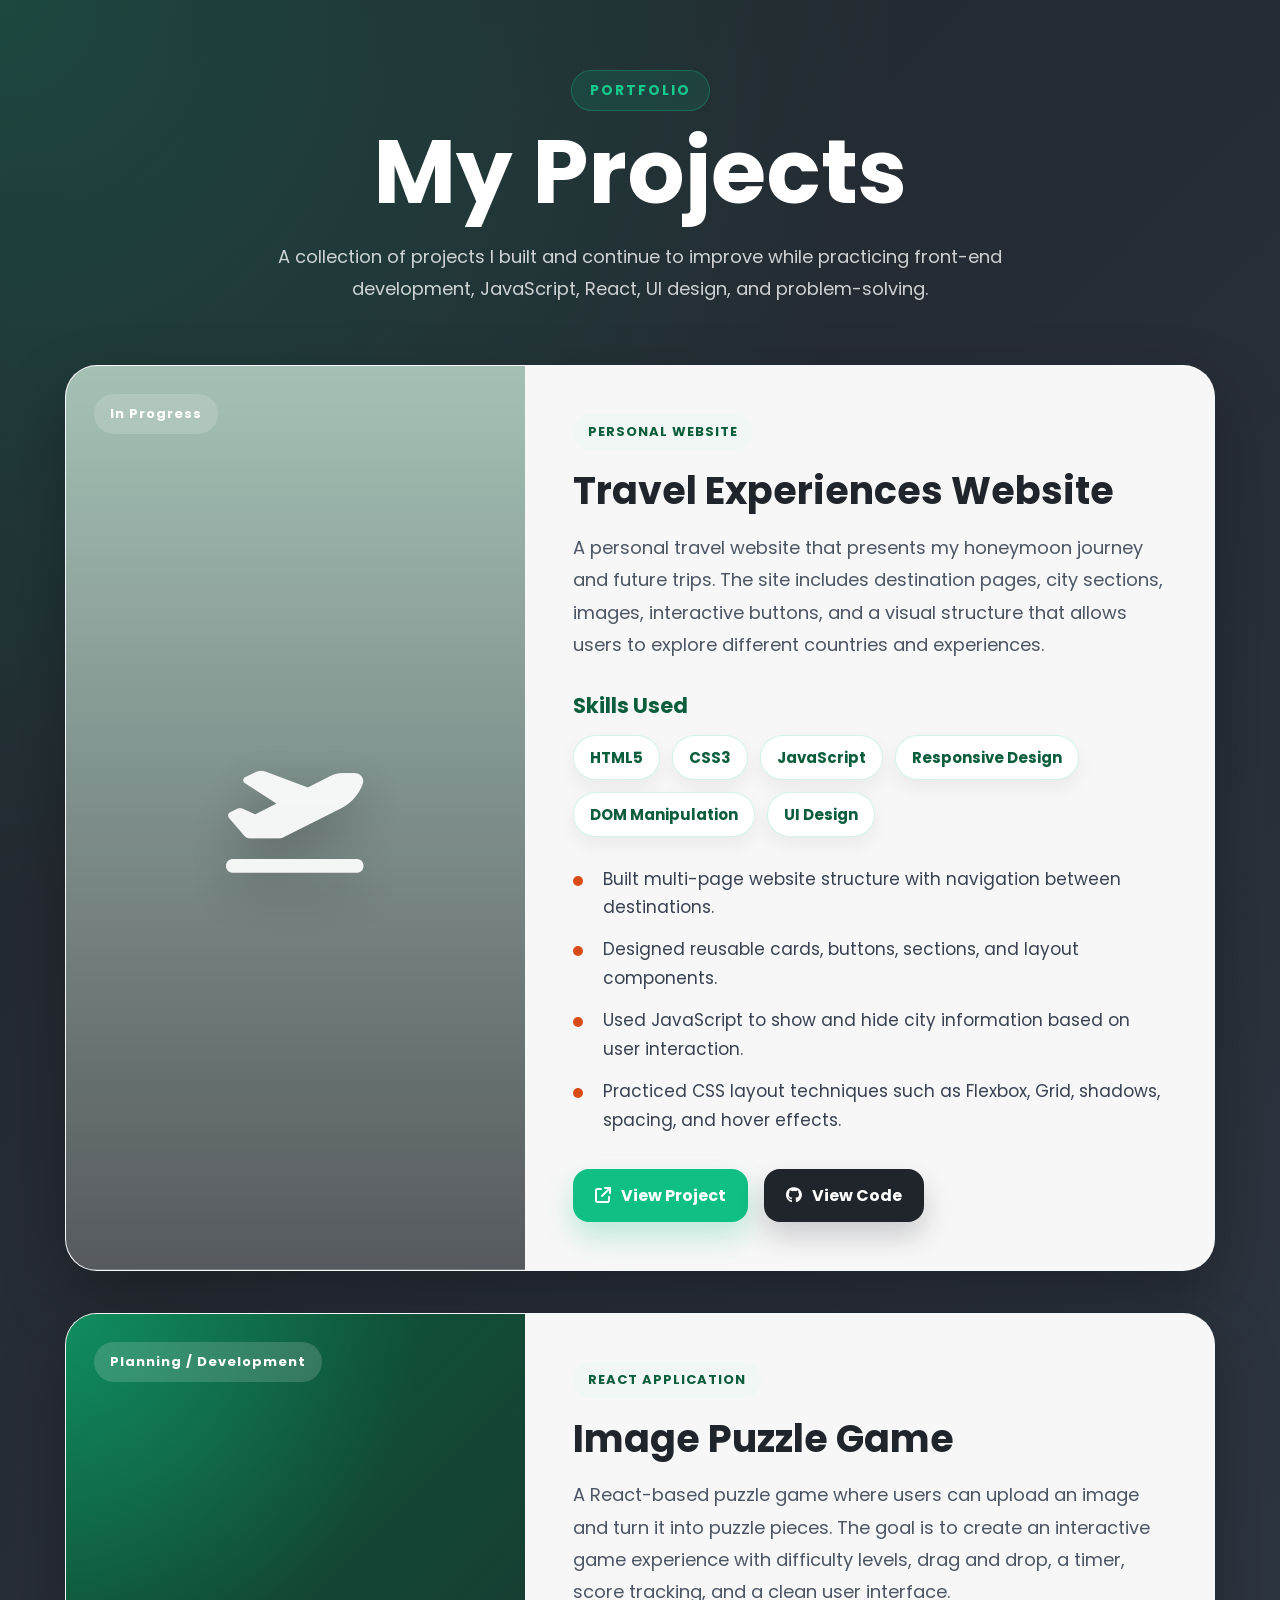
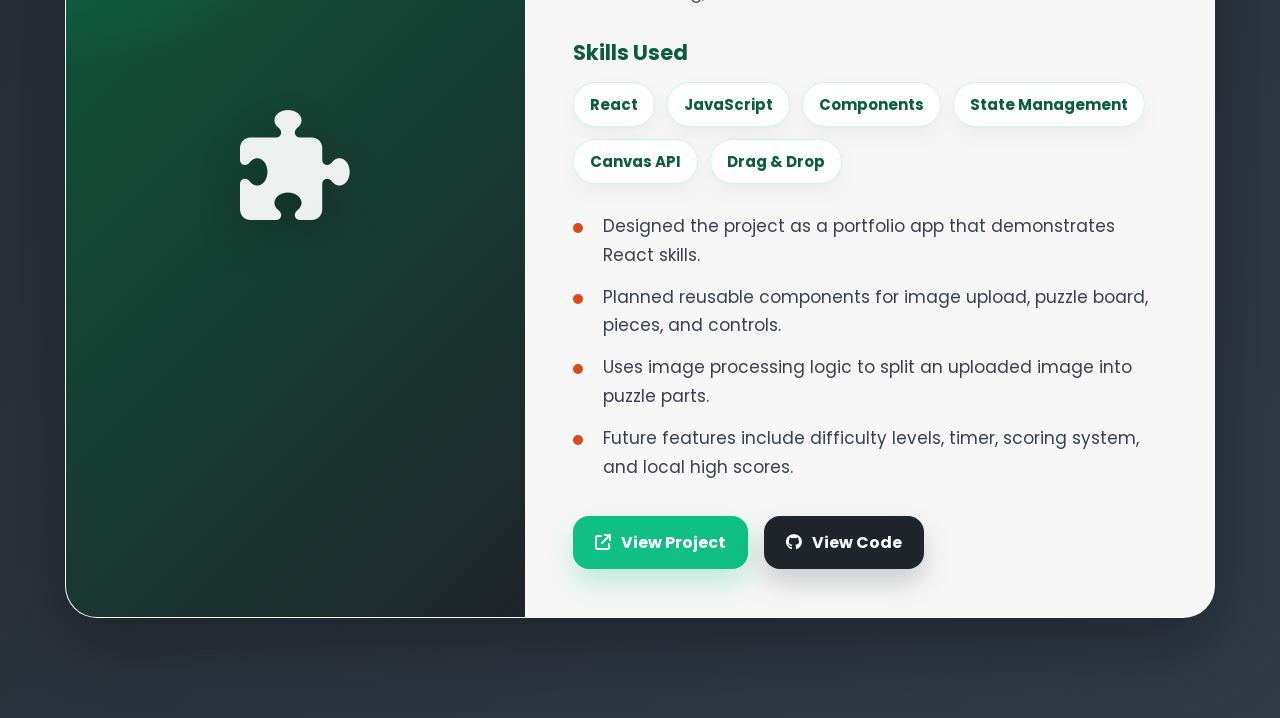
==== projects.html @ 61faf432 "add full web project" ====
<!DOCTYPE html>
<html lang="en">

<head>
  <meta charset="UTF-8" />
  <meta name="viewport" content="width=device-width, initial-scale=1.0" />

  <title>Projects | Chen Yadgarov</title>

  <link href="https://fonts.googleapis.com/css2?family=Poppins:wght@300;400;500;600;700&display=swap"
    rel="stylesheet" />
  <link rel="stylesheet" href="projects.css" />
  <link rel="stylesheet" href="https://cdnjs.cloudflare.com/ajax/libs/font-awesome/6.5.1/css/all.min.css" />
</head>

<body>

  <main class="projects-page">

    <section class="projects-hero">
      <span class="page-label">Portfolio</span>

      <h1>My Projects</h1>

      <p>
        A collection of projects I built and continue to improve while practicing front-end development,
        JavaScript, React, UI design, and problem-solving.
      </p>
    </section>

    <section class="projects-container">

      <!-- Travel Website Project -->
      <article class="project-card featured-project">

        <div class="project-image travel-bg">
          <div class="project-status">In Progress</div>
          <i class="fa-solid fa-plane-departure"></i>
        </div>

        <div class="project-content">
          <span class="project-category">Personal Website</span>

          <h2>Travel Experiences Website</h2>

          <p>
            A personal travel website that presents my honeymoon journey and future trips.
            The site includes destination pages, city sections, images, interactive buttons,
            and a visual structure that allows users to explore different countries and experiences.
          </p>

          <div class="skills-section">
            <h3>Skills Used</h3>

            <div class="tech-tags">
              <span>HTML5</span>
              <span>CSS3</span>
              <span>JavaScript</span>
              <span>Responsive Design</span>
              <span>DOM Manipulation</span>
              <span>UI Design</span>
            </div>
          </div>

          <ul class="project-points">
            <li>Built multi-page website structure with navigation between destinations.</li>
            <li>Designed reusable cards, buttons, sections, and layout components.</li>
            <li>Used JavaScript to show and hide city information based on user interaction.</li>
            <li>Practiced CSS layout techniques such as Flexbox, Grid, shadows, spacing, and hover effects.</li>
          </ul>

          <div class="project-actions">
            <a href="https://chenyadgarov.github.io/travel-site/" target="_blank" rel="noopener noreferrer"
              class="primary-btn">
              <i class="fa-solid fa-arrow-up-right-from-square"></i>
              View Project
            </a>

            <a href="https://github.com/chenyadgarov/travel-site" target="_blank" rel="noopener noreferrer"
              class="secondary-btn">
              <i class="fa-brands fa-github"></i>
              View Code
            </a>
          </div>
        </div>

      </article>

      <!-- Puzzle Project -->
      <article class="project-card">

        <div class="project-image puzzle-bg">
          <div class="project-status">Planning / Development</div>
          <i class="fa-solid fa-puzzle-piece"></i>
        </div>

        <div class="project-content">
          <span class="project-category">React Application</span>

          <h2>Image Puzzle Game</h2>

          <p>
            A React-based puzzle game where users can upload an image and turn it into puzzle pieces.
            The goal is to create an interactive game experience with difficulty levels, drag and drop,
            a timer, score tracking, and a clean user interface.
          </p>

          <div class="skills-section">
            <h3>Skills Used</h3>

            <div class="tech-tags">
              <span>React</span>
              <span>JavaScript</span>
              <span>Components</span>
              <span>State Management</span>
              <span>Canvas API</span>
              <span>Drag & Drop</span>
            </div>
          </div>

          <ul class="project-points">
            <li>Designed the project as a portfolio app that demonstrates React skills.</li>
            <li>Planned reusable components for image upload, puzzle board, pieces, and controls.</li>
            <li>Uses image processing logic to split an uploaded image into puzzle parts.</li>
            <li>Future features include difficulty levels, timer, scoring system, and local high scores.</li>
          </ul>

          <div class="project-actions">
            <a href="#" class="primary-btn">
              <i class="fa-solid fa-arrow-up-right-from-square"></i>
              View Project
            </a>

            <a href="https://github.com/chenyadgarov" target="_blank" rel="noopener noreferrer" class="secondary-btn">
              <i class="fa-brands fa-github"></i>
              View Code
            </a>
          </div>
        </div>

      </article>

    </section>

  </main>

</body>

</html>
---- projects.css ----
/* ===== RESET ===== */
* {
  margin: 0;
  padding: 0;
  box-sizing: border-box;
}

/* ===== GENERAL ===== */
body {
  font-family: "Poppins", sans-serif;
  background-color: #20252b;
  color: #20252b;
}

.projects-page {
  min-height: 100vh;
  padding: 70px 28px 100px;

  background:
    radial-gradient(circle at top left, rgba(15, 191, 132, 0.22), transparent 34%),
    linear-gradient(135deg, #20252b, #303946);
}

/* ===== HERO ===== */
.projects-hero {
  width: min(1050px, 94%);
  margin: 0 auto 60px;
  text-align: center;
  color: white;
}

.page-label {
  display: inline-block;
  margin-bottom: 16px;
  padding: 9px 18px;

  border-radius: 999px;
  border: 1px solid rgba(22, 201, 141, 0.3);
  background-color: rgba(15, 191, 132, 0.13);
  color: #16c98d;

  font-size: 14px;
  font-weight: 700;
  letter-spacing: 2px;
  text-transform: uppercase;
}

.projects-hero h1 {
  margin: 0;
  font-size: clamp(50px, 7vw, 90px);
  line-height: 1;
  font-weight: 700;
}

.projects-hero p {
  max-width: 780px;
  margin: 24px auto 0;

  font-size: 18px;
  line-height: 1.8;
  color: rgba(255, 255, 255, 0.78);
}

/* ===== PROJECTS CONTAINER ===== */
.projects-container {
  width: min(1400px, 94%);
  margin: 0 auto;

  display: grid;
  grid-template-columns: 1fr;
  gap: 42px;
}

/* ===== PROJECT CARD ===== */
.project-card {
  display: grid;
  grid-template-columns: 0.8fr 1.2fr;

  background-color: #f7f7f7;
  border-radius: 32px;
  overflow: hidden;

  box-shadow: 0 26px 65px rgba(0, 0, 0, 0.28);
  border: 1px solid rgba(255, 255, 255, 0.12);

  transition: transform 0.25s ease, box-shadow 0.25s ease;
}

.project-card:hover {
  transform: translateY(-7px);
  box-shadow: 0 34px 80px rgba(0, 0, 0, 0.34);
}

/* ===== PROJECT IMAGE SIDE ===== */
.project-image {
  min-height: 440px;
  padding: 34px;

  position: relative;

  display: flex;
  align-items: center;
  justify-content: center;

  color: white;
}

.project-image i {
  font-size: 110px;
  opacity: 0.92;
  filter: drop-shadow(0 18px 24px rgba(0, 0, 0, 0.25));
}

.travel-bg {
  background:
    linear-gradient(rgba(11, 93, 59, 0.35), rgba(32, 37, 43, 0.75)),
    url("images/travel-project.jpg");

  background-size: cover;
  background-position: center;
}

.puzzle-bg {
  background:
    radial-gradient(circle at top left, rgba(22, 201, 141, 0.45), transparent 35%),
    linear-gradient(135deg, #0b5d3b, #20252b);
}

.project-status {
  position: absolute;
  top: 28px;
  left: 28px;

  padding: 10px 16px;
  border-radius: 999px;

  background-color: rgba(255, 255, 255, 0.16);
  backdrop-filter: blur(8px);
  color: white;

  font-size: 13px;
  font-weight: 700;
  letter-spacing: 1px;
}

/* ===== PROJECT CONTENT ===== */
.project-content {
  padding: 48px;
}

.project-category {
  display: inline-block;
  margin-bottom: 18px;
  padding: 8px 15px;

  background-color: #f0f7f4;
  color: #0b5d3b;

  border-radius: 999px;

  font-size: 13px;
  font-weight: 700;
  letter-spacing: 1px;
  text-transform: uppercase;
}

.project-content h2 {
  margin: 0 0 18px;

  font-size: 38px;
  line-height: 1.2;
  color: #20252b;
}

.project-content p {
  margin: 0 0 28px;

  font-size: 18px;
  line-height: 1.8;
  color: #4b5563;
}

/* ===== SKILLS ===== */
.skills-section {
  margin-bottom: 28px;
}

.skills-section h3 {
  margin: 0 0 14px;

  font-size: 21px;
  color: #0b5d3b;
}

.tech-tags {
  display: flex;
  flex-wrap: wrap;
  gap: 12px;
}

.tech-tags span {
  padding: 10px 16px;

  border-radius: 999px;
  background-color: white;
  color: #0b5d3b;

  font-size: 15px;
  font-weight: 700;

  border: 1px solid rgba(15, 191, 132, 0.18);
  box-shadow: 0 8px 18px rgba(32, 37, 43, 0.06);
}

/* ===== POINTS ===== */
.project-points {
  margin: 0 0 34px;
  padding: 0;

  list-style: none;
}

.project-points li {
  position: relative;

  margin-bottom: 13px;
  padding-left: 30px;

  font-size: 17px;
  line-height: 1.7;
  color: #374151;
}

.project-points li::before {
  content: "";
  position: absolute;
  left: 0;
  top: 11px;

  width: 10px;
  height: 10px;
  border-radius: 50%;

  background-color: #d94b17;
}

/* ===== BUTTONS ===== */
.project-actions {
  display: flex;
  gap: 16px;
  flex-wrap: wrap;
}

.project-actions a {
  min-height: 50px;
  padding: 14px 22px;

  border-radius: 16px;
  text-decoration: none;

  display: inline-flex;
  align-items: center;
  gap: 10px;

  font-size: 16px;
  font-weight: 700;

  transition: transform 0.2s ease, box-shadow 0.2s ease, background-color 0.2s ease;
}

.primary-btn {
  background-color: #0fbf84;
  color: white;

  box-shadow: 0 14px 28px rgba(15, 191, 132, 0.25);
}

.primary-btn:hover {
  background-color: #0b9f70;
  transform: translateY(-2px);
  box-shadow: 0 18px 36px rgba(15, 191, 132, 0.3);
}

.secondary-btn {
  background-color: #20252b;
  color: white;

  box-shadow: 0 14px 28px rgba(32, 37, 43, 0.2);
}

.secondary-btn:hover {
  background-color: #111827;
  transform: translateY(-2px);
}

/* ===== RESPONSIVE ===== */
@media (max-width: 1000px) {
  .project-card {
    grid-template-columns: 1fr;
  }

  .project-image {
    min-height: 320px;
  }

  .project-content {
    padding: 38px;
  }
}

@media (max-width: 600px) {
  .projects-page {
    padding: 48px 16px 70px;
  }

  .projects-hero {
    margin-bottom: 38px;
  }

  .projects-hero h1 {
    font-size: 48px;
  }

  .projects-hero p {
    font-size: 16px;
  }

  .project-card {
    border-radius: 24px;
  }

  .project-image {
    min-height: 240px;
    padding: 24px;
  }

  .project-image i {
    font-size: 78px;
  }

  .project-content {
    padding: 28px;
  }

  .project-content h2 {
    font-size: 30px;
  }

  .project-content p {
    font-size: 16px;
  }

  .project-points li {
    font-size: 15px;
  }

  .project-actions {
    flex-direction: column;
  }

  .project-actions a {
    width: 100%;
    justify-content: center;
  }
}
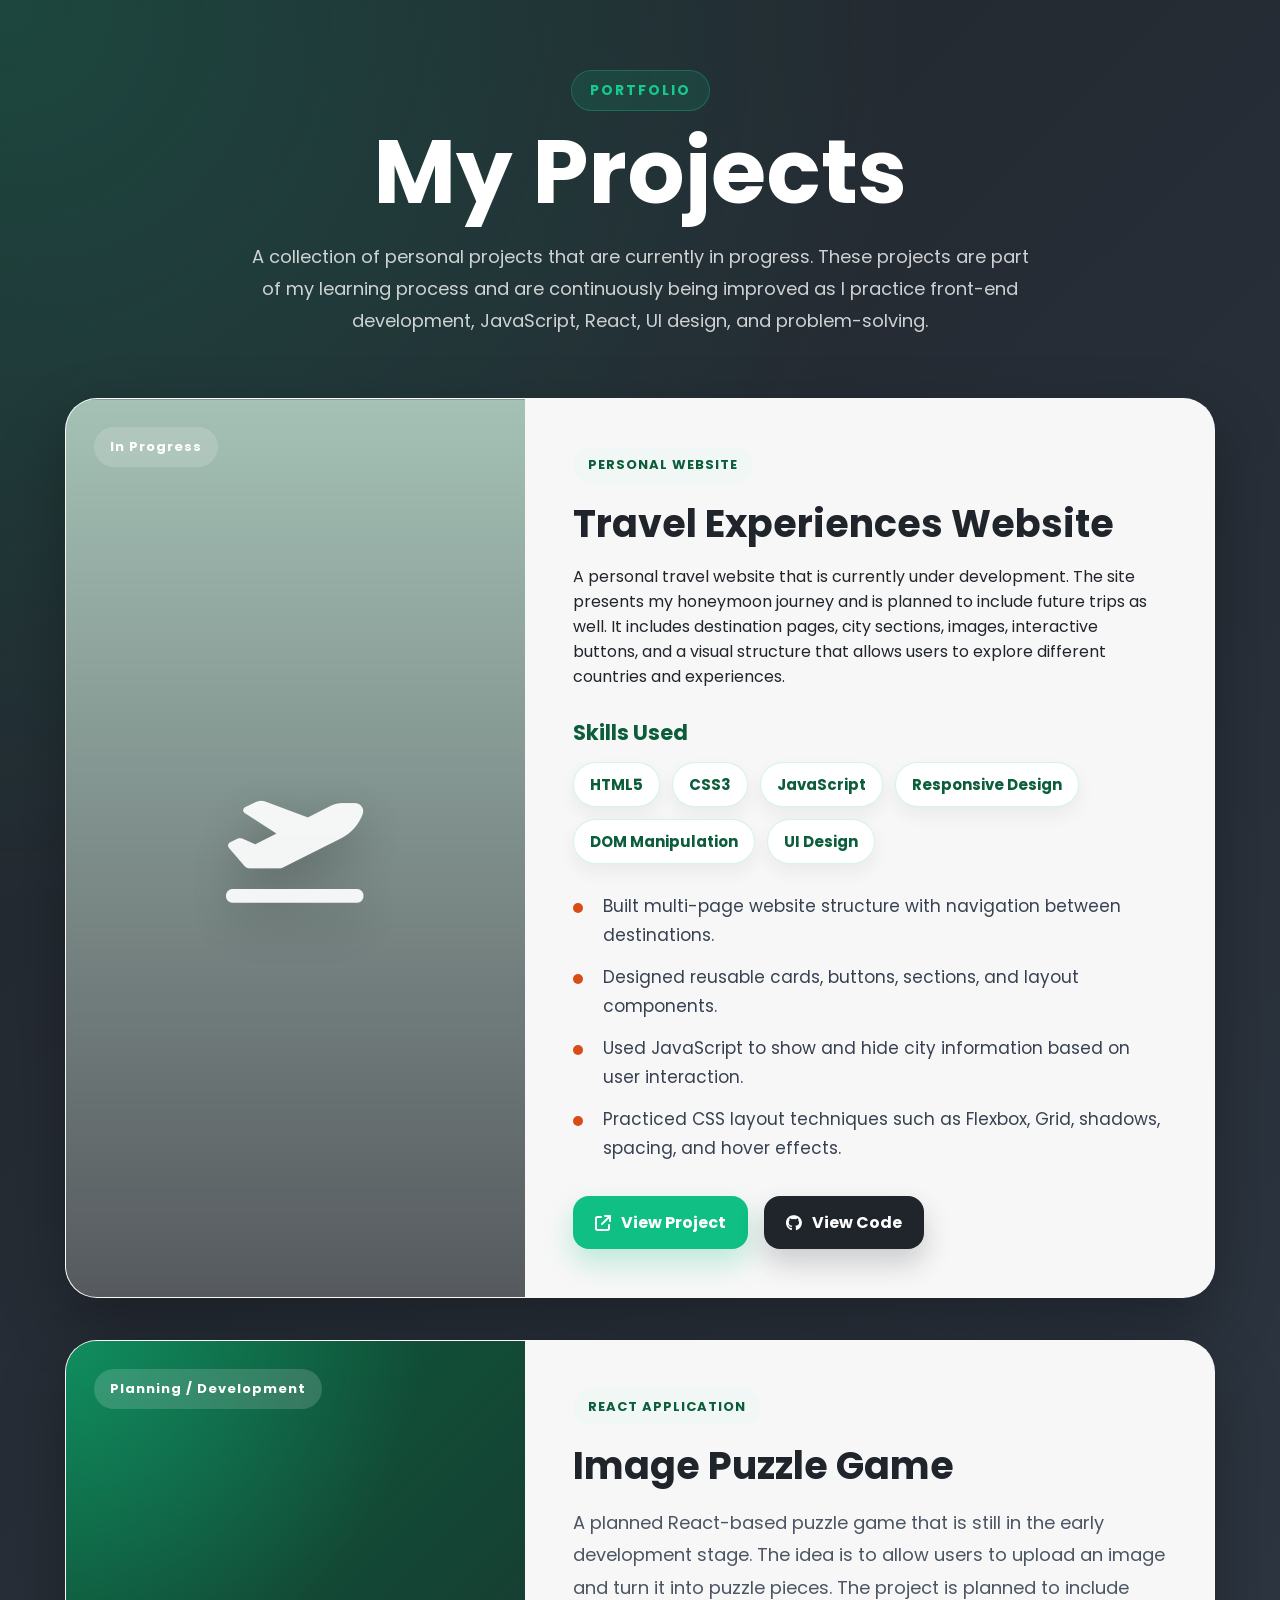
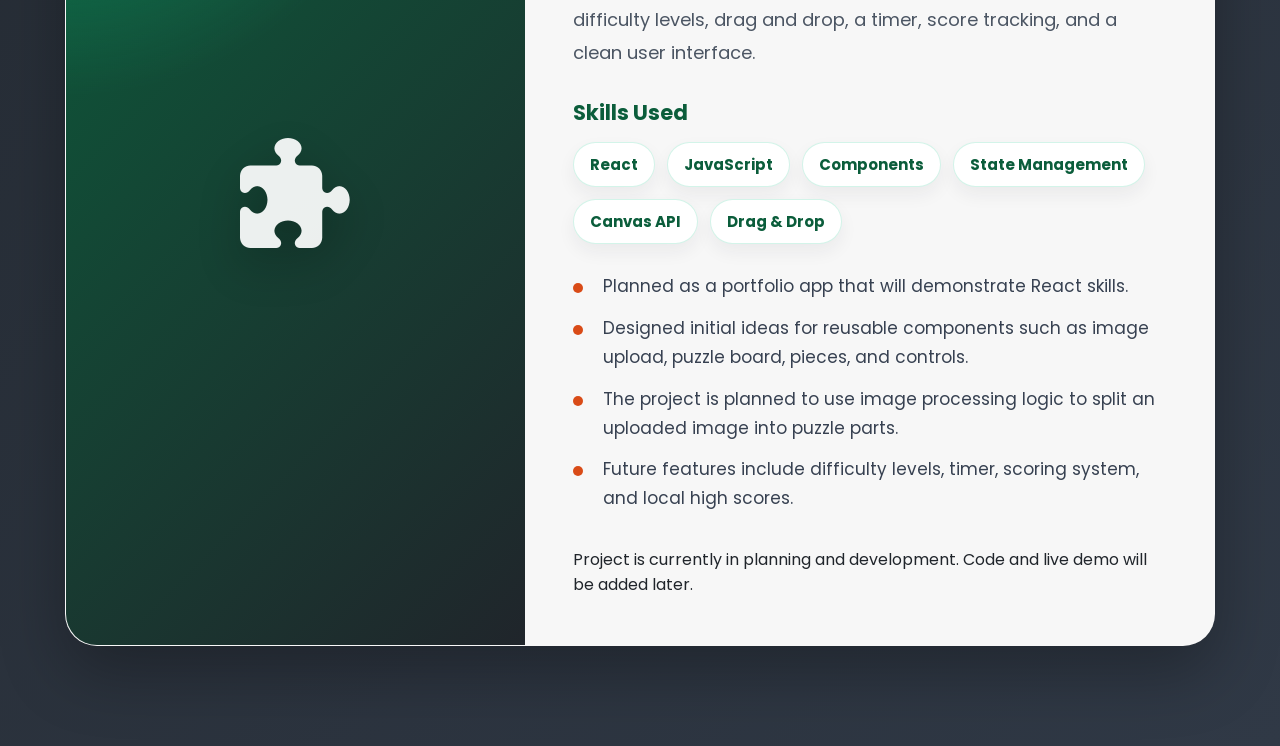
==== commit f3103d52: "Update projects page content and project status" ====
--- a/projects.html
+++ b/projects.html
@@ -23,9 +23,11 @@
       <h1>My Projects</h1>
 
       <p>
-        A collection of projects I built and continue to improve while practicing front-end development,
-        JavaScript, React, UI design, and problem-solving.
+        A collection of personal projects that are currently in progress.
+        These projects are part of my learning process and are continuously being improved as I practice
+        front-end development, JavaScript, React, UI design, and problem-solving.
       </p>
+      <p>
     </section>
 
     <section class="projects-container">
@@ -43,12 +45,12 @@
 
           <h2>Travel Experiences Website</h2>
 
-          <p>
-            A personal travel website that presents my honeymoon journey and future trips.
-            The site includes destination pages, city sections, images, interactive buttons,
-            and a visual structure that allows users to explore different countries and experiences.
+
+          A personal travel website that is currently under development.
+          The site presents my honeymoon journey and is planned to include future trips as well.
+          It includes destination pages, city sections, images, interactive buttons,
+          and a visual structure that allows users to explore different countries and experiences.
           </p>
-
           <div class="skills-section">
             <h3>Skills Used</h3>
 
@@ -100,11 +102,11 @@
           <h2>Image Puzzle Game</h2>
 
           <p>
-            A React-based puzzle game where users can upload an image and turn it into puzzle pieces.
-            The goal is to create an interactive game experience with difficulty levels, drag and drop,
+            A planned React-based puzzle game that is still in the early development stage.
+            The idea is to allow users to upload an image and turn it into puzzle pieces.
+            The project is planned to include difficulty levels, drag and drop,
             a timer, score tracking, and a clean user interface.
           </p>
-
           <div class="skills-section">
             <h3>Skills Used</h3>
 
@@ -119,24 +121,18 @@
           </div>
 
           <ul class="project-points">
-            <li>Designed the project as a portfolio app that demonstrates React skills.</li>
-            <li>Planned reusable components for image upload, puzzle board, pieces, and controls.</li>
-            <li>Uses image processing logic to split an uploaded image into puzzle parts.</li>
+            <li>Planned as a portfolio app that will demonstrate React skills.</li>
+            <li>Designed initial ideas for reusable components such as image upload, puzzle board, pieces, and controls.
+            </li>
+            <li>The project is planned to use image processing logic to split an uploaded image into puzzle parts.</li>
             <li>Future features include difficulty levels, timer, scoring system, and local high scores.</li>
           </ul>
 
           <div class="project-actions">
-            <a href="#" class="primary-btn">
-              <i class="fa-solid fa-arrow-up-right-from-square"></i>
-              View Project
-            </a>
-
-            <a href="https://github.com/chenyadgarov" target="_blank" rel="noopener noreferrer" class="secondary-btn">
-              <i class="fa-brands fa-github"></i>
-              View Code
-            </a>
+            <span class="project-note">
+              Project is currently in planning and development. Code and live demo will be added later.
+            </span>
           </div>
-        </div>
 
       </article>
 
